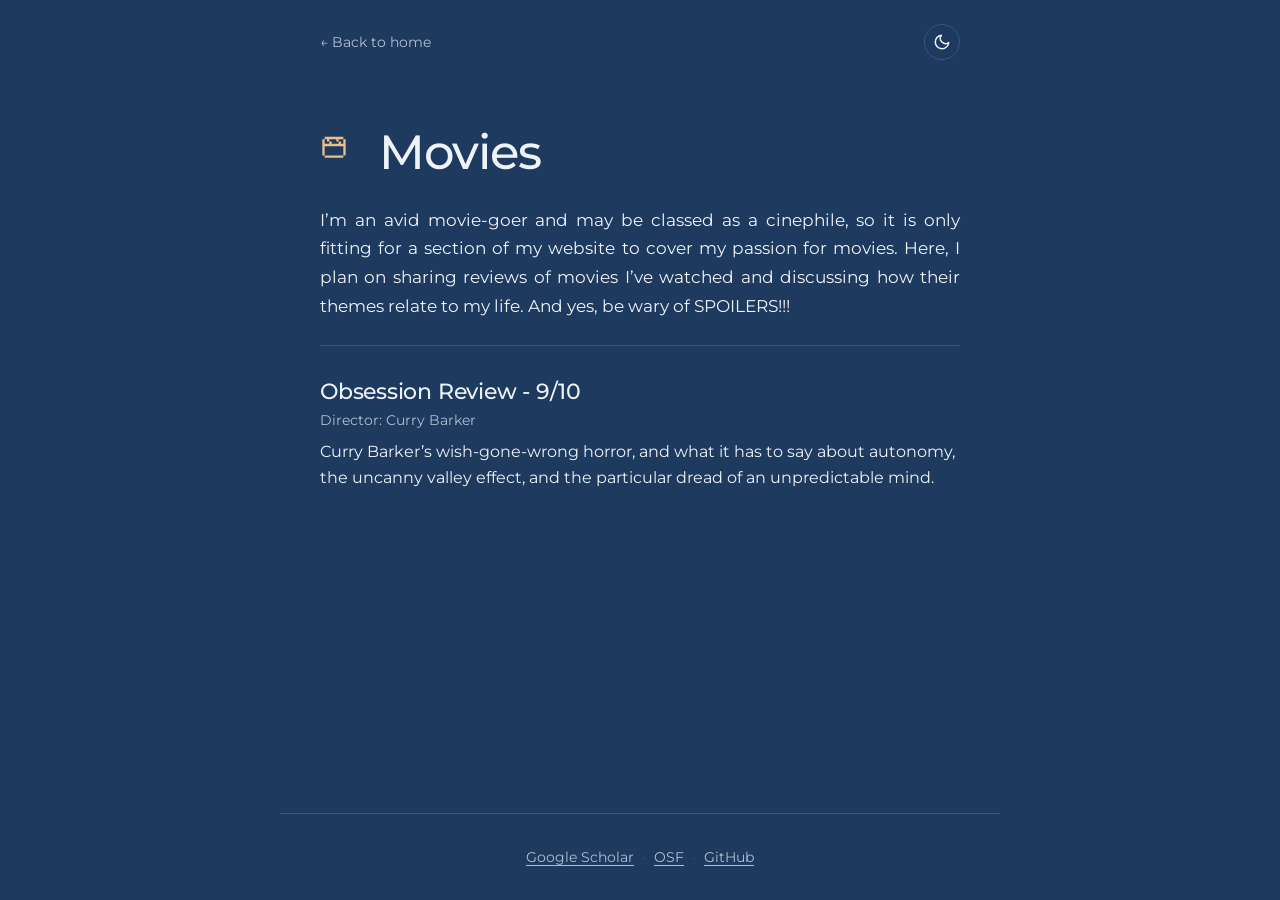
==== movies.html @ 21d93e47 "Add Movies section with first review (Obsession 2026) New movies index + Obsession review page with " ====
<!DOCTYPE html>
<html lang="en">
<head>
    <meta charset="UTF-8">
    <meta name="viewport" content="width=device-width, initial-scale=1.0">

    <title>Movies — Dylan Mercury Cooper</title>
    <meta name="description" content="Reviews and think-pieces on films by Dylan Mercury Cooper.">

    <meta property="og:type" content="article">
    <meta property="og:title" content="Movies — Dylan Mercury Cooper">
    <meta property="og:description" content="Reviews and think-pieces on films by Dylan Mercury Cooper.">
    <meta property="og:url" content="https://dylanmercurycooper.github.io/movies.html">

    <link rel="icon" href="assets/images/favicon.svg" type="image/svg+xml">

    <link rel="preconnect" href="https://fonts.googleapis.com">
    <link rel="preconnect" href="https://fonts.gstatic.com" crossorigin>
    <link rel="stylesheet" href="https://fonts.googleapis.com/css2?family=Montserrat:ital,wght@0,400;0,500;0,600;0,700;1,400&display=swap">

    <link rel="stylesheet" href="styles.css">

    <script>
        (function () {
            const stored = localStorage.getItem('theme');
            const systemDark = window.matchMedia('(prefers-color-scheme: dark)').matches;
            const theme = stored || (systemDark ? 'dark' : 'light');
            document.documentElement.setAttribute('data-theme', theme);
        })();
    </script>
</head>
<body>
    <header class="site-header">
        <a href="index.html" class="back-link">← Back to home</a>
        <button id="theme-toggle" class="theme-toggle" aria-label="Toggle dark mode" type="button">
            <!-- Icon set by JS -->
        </button>
    </header>

    <main class="container">
        <section class="page-intro">
            <h1>
                <svg class="heading-icon" xmlns="http://www.w3.org/2000/svg" viewBox="0 0 24 24" aria-hidden="true"><path fill="currentColor" d="M4 3h16v2H4zm0 6h16v2H4zM2 5h2v14H2zm18 0h2v14h-2zM4 19h16v2H4zM18 7h-2v2h2zm-8 0H8v2h2zm6-2h-2v2h2zM8 5H6v2h2z"/></svg>
                Movies
            </h1>
            <p>I&rsquo;m an avid movie-goer and may be classed as a cinephile, so it is only fitting for a section of my website to cover my passion for movies. Here, I plan on sharing reviews of movies I&rsquo;ve watched and discussing how their themes relate to my life. And yes, be wary of SPOILERS!!!</p>
        </section>

        <section class="movies-list" aria-label="Movie pieces">
            <!--
            To add a new piece, copy the <article> block below and update:
              - the href to point at the new piece's HTML file (e.g., movies/parasite.html)
              - the title and year
              - the date and type (review / think-piece)
              - the teaser line

            <article class="movie-entry">
                <h2><a href="movies/movie-title.html">Movie Title (Year)</a></h2>
                <p class="movie-meta">Written YYYY-MM-DD &middot; review</p>
                <p class="movie-teaser">One-line teaser about the piece.</p>
            </article>
            -->

            <article class="movie-entry">
                <h2><a href="movies/obsession.html">Obsession Review - 9/10</a></h2>
                <p class="movie-meta">Director: Curry Barker</p>
                <p class="movie-teaser">Curry Barker&rsquo;s wish-gone-wrong horror, and what it has to say about autonomy, the uncanny valley effect, and the particular dread of an unpredictable mind.</p>
            </article>
        </section>
    </main>

    <footer class="site-footer">
        <p class="footer-links">
            <a href="https://scholar.google.com/citations?user=gKkSlZQAAAAJ&amp;hl=en" target="_blank" rel="noopener noreferrer">Google Scholar</a>
            <span class="footer-divider" aria-hidden="true">&middot;</span>
            <a href="https://osf.io/c2bzq/" target="_blank" rel="noopener noreferrer">OSF</a>
            <span class="footer-divider" aria-hidden="true">&middot;</span>
            <a href="https://github.com/dylanmercurycooper" target="_blank" rel="noopener noreferrer">GitHub</a>
        </p>
    </footer>

    <script src="script.js"></script>
</body>
</html>
---- styles.css ----
/* ============================================================
   Personal website — Dylan Mercury Cooper
   styles.css

   Sections:
     1. Custom properties (design tokens for both themes)
     2. Reset / base styles
     3. Typography
     4. Layout container
     5. Site header (back link + theme toggle)
     6. Site footer
     7. Accessibility (reduced motion, focus styles)
   ============================================================ */


/* 1. Custom properties (design tokens)
   ------------------------------------------------------------ */

/* Light theme — default values */
:root {
    /* Colours */
    --bg: #1f3a5f;
    --bg-alt: #284670;
    --text: #eef3f8;
    --text-muted: #aebfd2;
    --accent: #e9c08a;
    --border: #3a5680;

    /* Typography */
    --font-serif: 'Montserrat', system-ui, -apple-system, BlinkMacSystemFont, sans-serif;
    --font-sans: 'Montserrat', system-ui, -apple-system, BlinkMacSystemFont, sans-serif;

    /* Type scale (fluid: scales between min and max based on viewport) */
    --type-h1: clamp(1.75rem, 4vw + 0.5rem, 3rem);
    --type-h2: clamp(1.4rem, 2vw + 0.8rem, 2rem);
    --type-h3: clamp(1.15rem, 1vw + 0.9rem, 1.4rem);
    --type-body: 1rem;
    --type-small: 0.875rem;

    /* Spacing scale */
    --space-1: 0.25rem;
    --space-2: 0.5rem;
    --space-3: 1rem;
    --space-4: 1.5rem;
    --space-5: 2rem;
    --space-6: 3rem;
    --space-7: 4rem;
    --space-8: 6rem;

    /* Layout */
    --container-max: 720px;
    --container-pad: clamp(1.25rem, 4vw, 2.5rem);

    /* Misc */
    --radius: 6px;
    --transition: 200ms ease-out;
    --shadow-hover: 0 6px 18px rgba(0, 0, 0, 0.08);
}

/* Dark theme — overrides only the colour tokens */
[data-theme="dark"] {
    --bg: #081120;
    --bg-alt: #121d31;
    --text: #e6edf5;
    --text-muted: #9fb0c6;
    --accent: #e9c08a;
    --border: #1d2b42;
    --shadow-hover: 0 6px 18px rgba(0, 0, 0, 0.4);
}


/* 2. Reset / base styles
   ------------------------------------------------------------ */

*,
*::before,
*::after {
    box-sizing: border-box;
}

html {
    -webkit-text-size-adjust: 100%;
}

body {
    margin: 0;
    min-height: 100vh;
    display: flex;
    flex-direction: column;
    background-color: var(--bg);
    color: var(--text);
    font-family: var(--font-sans);
    font-size: var(--type-body);
    line-height: 1.6;
    -webkit-font-smoothing: antialiased;
    -moz-osx-font-smoothing: grayscale;
    text-rendering: optimizeLegibility;
    transition: background-color var(--transition), color var(--transition);
}

a {
    color: var(--accent);
    text-decoration: underline;
    text-decoration-thickness: 1px;
    text-underline-offset: 3px;
    transition: color var(--transition);
}

a:hover {
    color: var(--text);
}

button {
    font-family: inherit;
    color: inherit;
}


/* 3. Typography
   ------------------------------------------------------------ */

h1, h2, h3, h4 {
    font-family: var(--font-serif);
    font-weight: 500;
    line-height: 1.2;
    color: var(--text);
    margin: 0 0 var(--space-3);
}

h1 {
    font-size: var(--type-h1);
    letter-spacing: -0.02em;
    white-space: nowrap;
}

h2 {
    font-size: var(--type-h2);
    letter-spacing: -0.01em;
}

h3 {
    font-size: var(--type-h3);
}

p {
    margin: 0 0 var(--space-3);
}


/* 4. Layout container
   ------------------------------------------------------------ */

.container {
    flex: 1;
    width: 100%;
    max-width: var(--container-max);
    margin: 0 auto;
    padding: var(--space-7) var(--container-pad) var(--space-6);
}


/* 5. Site header
   ------------------------------------------------------------ */

.site-header {
    width: 100%;
    max-width: var(--container-max);
    margin: 0 auto;
    padding: var(--space-4) var(--container-pad) 0;
    display: flex;
    justify-content: flex-end;
    align-items: center;
    gap: var(--space-3);
}

.back-link {
    margin-right: auto;
    font-size: var(--type-small);
    color: var(--text-muted);
    text-decoration: none;
}

.back-link:hover {
    color: var(--text);
}

.theme-toggle {
    background: transparent;
    border: 1px solid var(--border);
    color: var(--text);
    width: 36px;
    height: 36px;
    border-radius: 50%;
    display: inline-flex;
    align-items: center;
    justify-content: center;
    cursor: pointer;
    transition: background-color var(--transition), border-color var(--transition);
    padding: 0;
}

.theme-toggle:hover {
    background-color: var(--bg-alt);
    border-color: var(--text-muted);
}

.theme-toggle svg {
    width: 18px;
    height: 18px;
}


/* 6. Site footer
   ------------------------------------------------------------ */

.site-footer {
    width: 100%;
    max-width: var(--container-max);
    margin: 0 auto;
    padding: var(--space-5) var(--container-pad);
    color: var(--text-muted);
    font-size: var(--type-small);
    border-top: 1px solid var(--border);
}

.site-footer a {
    color: var(--text-muted);
}

.site-footer a:hover {
    color: var(--text);
}


/* 7. Hero (home page)
   ------------------------------------------------------------ */

.hero {
    margin-bottom: var(--space-7);
}

.hero-microline {
    font-size: 1rem;
    color: var(--text-muted);
    margin: 0 0 var(--space-2);
}

.hero h1 {
    margin-top: 0;
    margin-bottom: var(--space-4);
}

.hero-bio {
    font-size: 1.0625rem;
    line-height: 1.7;
    color: var(--text);
    max-width: 60ch;
    margin: 0;
    text-align: justify;
}


/* 8. Featured grid (cards)
   ------------------------------------------------------------ */

.featured-grid {
    display: grid;
    grid-template-columns: repeat(2, 1fr);
    gap: var(--space-3);
    margin-bottom: var(--space-7);
}

@media (max-width: 720px) {
    .featured-grid {
        grid-template-columns: 1fr;
    }
}

.card {
    display: flex;
    flex-direction: column;
    padding: var(--space-4);
    background-color: var(--bg-alt);
    border-radius: var(--radius);
    text-decoration: none;
    color: var(--text);
    transition:
        background-color var(--transition),
        transform var(--transition),
        box-shadow var(--transition);
}

.card:hover {
    background-color: var(--border);
    color: var(--text);
    transform: translateY(-3px);
    box-shadow: var(--shadow-hover);
}

.card-label {
    font-size: var(--type-small);
    color: var(--text-muted);
    margin-bottom: var(--space-2);
    letter-spacing: 0.01em;
}

.card-title {
    font-family: var(--font-serif);
    font-size: 1.25rem;
    font-weight: 500;
    margin: 0 0 var(--space-2);
    display: flex;
    align-items: center;
    gap: var(--space-2);
    color: var(--text);
}

.card-icon {
    flex-shrink: 0;
    width: 18px;
    height: 18px;
    color: var(--accent);
    transform: translateY(-0.1em);
}

.card-title-text {
    flex: 1;
}

.card-arrow {
    flex-shrink: 0;
    font-size: 0.95em;
    color: var(--text-muted);
    font-weight: 400;
}

/* Pixel-art icons next to section headings */
.heading-icon {
    display: inline-block;
    vertical-align: middle;
    margin-right: 0.4em;
    color: var(--accent);
    /* Larger upward nudge so the icon visually centres with cap-height,
       not the descender-inclusive line-box centre */
    transform: translateY(-0.18em);
}

h1 .heading-icon {
    width: 28px;
    height: 28px;
}

h2 .heading-icon {
    width: 20px;
    height: 20px;
}

.card-description {
    font-size: var(--type-small);
    color: var(--text-muted);
    line-height: 1.5;
    margin: 0;
}


/* 9. Contact section
   ------------------------------------------------------------ */

.contact {
    margin-bottom: var(--space-7);
}

.contact h2 {
    font-size: var(--type-h3);
    margin-bottom: var(--space-3);
}

.contact p {
    margin: 0;
}

.contact-email-btn {
    display: inline-flex;
    align-items: center;
    justify-content: center;
    padding: var(--space-2) var(--space-5);
    background: transparent;
    border: 1px solid var(--accent);
    border-radius: var(--radius);
    color: var(--accent);
    font-family: var(--font-sans);
    font-size: 0.9375rem;
    font-weight: 500;
    letter-spacing: 0.01em;
    cursor: pointer;
    transition:
        background-color var(--transition),
        color var(--transition),
        transform var(--transition),
        box-shadow var(--transition);
}

.contact-email-btn:hover {
    background-color: var(--accent);
    color: var(--bg);
    transform: translateY(-2px);
    box-shadow: var(--shadow-hover);
}

.contact-secondary {
    margin-top: var(--space-3) !important;
    font-size: var(--type-small);
    color: var(--text-muted);
}

.contact-secondary a {
    color: var(--text-muted);
}

.contact-secondary a:hover {
    color: var(--text);
}


/* 10. Page intro (research-directions, music)
   ------------------------------------------------------------ */

.page-intro {
    margin-bottom: var(--space-5);
    padding-bottom: var(--space-4);
    border-bottom: 1px solid var(--border);
}

.page-intro h1 {
    margin: 0 0 var(--space-4);
}

.page-intro p {
    font-size: 1.0625rem;
    line-height: 1.7;
    color: var(--text);
    max-width: 60ch;
    margin: 0;
    text-align: justify;
}


/* 11. Research question list
   ------------------------------------------------------------ */

.research-list {
    margin-bottom: var(--space-7);
}

.question {
    margin-bottom: var(--space-6);
}

.question:last-child {
    margin-bottom: 0;
}

.question h2 {
    font-size: clamp(1.2rem, 1.5vw + 0.8rem, 1.5rem);
    line-height: 1.3;
    margin: 0 0 var(--space-3);
}

.question p {
    line-height: 1.7;
    color: var(--text);
    max-width: 65ch;
    margin: 0;
    text-align: justify;
}

.question .context-pending {
    color: var(--text-muted);
    font-style: italic;
    text-align: left;
}


/* 12. Music page — scoring videos and track list
   ------------------------------------------------------------ */

.scoring-work {
    margin-bottom: var(--space-7);
}

.scoring-work h2,
.track-list h2 {
    font-size: var(--type-h3);
    margin-bottom: var(--space-4);
}

.scoring-intro {
    font-size: 1rem;
    line-height: 1.6;
    color: var(--text);
    max-width: 60ch;
    margin: 0 0 var(--space-5);
    text-align: justify;
}

.video-embed {
    margin: 0 0 var(--space-5);
    padding: 0;
    max-width: 60ch;
}

.video-embed:last-child {
    margin-bottom: 0;
}

.youtube-thumbnail {
    position: relative;
    display: block;
    width: 100%;
    aspect-ratio: 16 / 9;
    padding: 0;
    border: none;
    background: var(--bg-alt);
    border-radius: var(--radius);
    overflow: hidden;
    cursor: pointer;
    text-decoration: none;
}

.youtube-thumbnail img {
    width: 100%;
    height: 100%;
    object-fit: cover;
    display: block;
    transition: opacity var(--transition);
}

.youtube-thumbnail:hover img {
    opacity: 0.85;
}

.play-icon {
    position: absolute;
    inset: 0;
    display: flex;
    align-items: center;
    justify-content: center;
    pointer-events: none;
}

.play-icon svg {
    width: 68px;
    height: 48px;
    transition: transform var(--transition);
}

.youtube-thumbnail:hover .play-icon svg {
    transform: scale(1.05);
}

/* Once the iframe replaces the thumbnail, give it the same shape */
.scoring-work iframe {
    width: 100%;
    aspect-ratio: 16 / 9;
    border: none;
    border-radius: var(--radius);
    display: block;
}

.video-embed figcaption {
    margin-top: var(--space-2);
    font-size: var(--type-small);
    color: var(--text-muted);
}

.track-list {
    margin-bottom: var(--space-6);
}

.genre-group {
    margin-bottom: var(--space-5);
}

.genre-group:last-of-type {
    margin-bottom: var(--space-4);
}

.genre-heading {
    font-family: var(--font-serif);
    font-size: 1.125rem;
    font-weight: 500;
    color: var(--text-muted);
    margin: 0 0 var(--space-3);
    letter-spacing: 0.02em;
}

.track {
    margin-bottom: var(--space-4);
}

.track:last-child {
    margin-bottom: 0;
}

.track-title {
    font-family: var(--font-sans);
    font-size: 1rem;
    font-weight: 500;
    margin: 0 0 var(--space-2);
}

.track-list-note {
    margin-top: var(--space-5);
    font-size: var(--type-small);
    color: var(--text-muted);
    line-height: 1.6;
    padding: var(--space-3);
    background-color: var(--bg-alt);
    border-radius: var(--radius);
}

.track-list-note code {
    font-family: ui-monospace, SFMono-Regular, Menlo, monospace;
    font-size: 0.85em;
    background-color: var(--bg);
    padding: 1px 4px;
    border-radius: 3px;
}

/* Bandcamp embeds */
.bandcamp-tracks {
    margin-bottom: var(--space-6);
}

.bandcamp-tracks h2 {
    font-size: var(--type-h3);
    margin-bottom: var(--space-4);
}

.bandcamp-track {
    margin: 0 0 var(--space-5);
    padding: 0;
}

.bandcamp-track:last-child {
    margin-bottom: 0;
}

.bandcamp-track iframe {
    display: block;
    border-radius: var(--radius);
}

.bandcamp-caption {
    margin-top: var(--space-3);
    font-size: 1rem;
    line-height: 1.6;
    color: var(--text);
    max-width: 60ch;
    text-align: justify;
}

.instagram-section {
    margin-bottom: var(--space-6);
}

.instagram-section h2 {
    font-size: var(--type-h3);
    margin-bottom: var(--space-4);
}

.instagram-embed {
    margin-bottom: var(--space-3);
}

.instagram-embed iframe {
    display: block;
    border-radius: var(--radius);
    background: var(--bg-alt);
}

.instagram-more {
    margin: 0;
    font-size: var(--type-small);
}

.instagram-more a {
    color: var(--text-muted);
}

.instagram-more a:hover {
    color: var(--text);
}


/* Custom audio player
   ------------------------------------------------------------
   Generated by JS (class AudioPlayer) for each <audio class="audio-player">.
   Layout: play button | progress bar | time | mute | volume slider
*/

.custom-audio {
    display: flex;
    align-items: center;
    gap: var(--space-3);
    padding: var(--space-2) var(--space-3);
    background: var(--bg-alt);
    border-radius: var(--radius);
}

.custom-audio-play {
    flex-shrink: 0;
    width: 36px;
    height: 36px;
    padding: 0;
    border-radius: 50%;
    border: 1px solid var(--border);
    background: var(--bg);
    color: var(--text);
    display: inline-flex;
    align-items: center;
    justify-content: center;
    cursor: pointer;
    transition: background-color var(--transition), color var(--transition), border-color var(--transition);
}

.custom-audio-play:hover {
    background: var(--text);
    color: var(--bg);
    border-color: var(--text);
}

.custom-audio-play svg {
    width: 14px;
    height: 14px;
    /* Slight nudge so play triangle looks centred */
    margin-left: 1px;
}

.custom-audio-play[data-state="playing"] svg {
    margin-left: 0;
}

/* Progress bar */
.custom-audio-progress {
    flex: 1;
    min-width: 0;
    -webkit-appearance: none;
    appearance: none;
    height: 4px;
    background: var(--border);
    border-radius: 2px;
    cursor: pointer;
    margin: 0;
    padding: 0;
}

.custom-audio-progress::-webkit-slider-thumb {
    -webkit-appearance: none;
    appearance: none;
    width: 14px;
    height: 14px;
    background: var(--text);
    border-radius: 50%;
    cursor: pointer;
    border: none;
    transition: transform var(--transition);
}

.custom-audio-progress:hover::-webkit-slider-thumb {
    transform: scale(1.15);
}

.custom-audio-progress::-moz-range-thumb {
    width: 14px;
    height: 14px;
    background: var(--text);
    border-radius: 50%;
    cursor: pointer;
    border: none;
}

/* Time display */
.custom-audio-time {
    flex-shrink: 0;
    font-size: var(--type-small);
    color: var(--text-muted);
    font-variant-numeric: tabular-nums;
    white-space: nowrap;
    font-family: ui-monospace, SFMono-Regular, Menlo, monospace;
}

/* Mute button */
.custom-audio-volume-btn {
    flex-shrink: 0;
    width: 28px;
    height: 28px;
    padding: 0;
    border: none;
    background: transparent;
    color: var(--text-muted);
    cursor: pointer;
    display: inline-flex;
    align-items: center;
    justify-content: center;
    transition: color var(--transition);
}

.custom-audio-volume-btn:hover {
    color: var(--text);
}

.custom-audio-volume-btn svg {
    width: 16px;
    height: 16px;
}

/* Volume slider */
.custom-audio-volume {
    flex-shrink: 0;
    width: 60px;
    -webkit-appearance: none;
    appearance: none;
    height: 4px;
    background: var(--border);
    border-radius: 2px;
    cursor: pointer;
    margin: 0;
    padding: 0;
}

.custom-audio-volume::-webkit-slider-thumb {
    -webkit-appearance: none;
    appearance: none;
    width: 12px;
    height: 12px;
    background: var(--text-muted);
    border-radius: 50%;
    cursor: pointer;
    border: none;
}

.custom-audio-volume::-moz-range-thumb {
    width: 12px;
    height: 12px;
    background: var(--text-muted);
    border-radius: 50%;
    cursor: pointer;
    border: none;
}

/* Focus styles for keyboard accessibility */
.custom-audio-play:focus-visible,
.custom-audio-volume-btn:focus-visible {
    outline: 2px solid var(--accent);
    outline-offset: 2px;
}

.custom-audio-progress:focus-visible,
.custom-audio-volume:focus-visible {
    outline: 2px solid var(--accent);
    outline-offset: 4px;
    border-radius: 2px;
}

/* Mobile — let the volume slider wrap if space is tight */
@media (max-width: 540px) {
    .custom-audio {
        flex-wrap: wrap;
        gap: var(--space-2);
    }
    .custom-audio-progress {
        order: 4;
        width: 100%;
        flex-basis: 100%;
    }
}


/* 13. Footer links
   ------------------------------------------------------------ */

.footer-links {
    display: flex;
    justify-content: center;
    gap: var(--space-2);
    align-items: center;
    margin: 0;
}

.footer-divider {
    color: var(--border);
}


/* 11. Accessibility
   ------------------------------------------------------------ */

/* Visible focus ring — applies to keyboard navigation, hidden for mouse clicks */
:focus-visible {
    outline: 2px solid var(--accent);
    outline-offset: 2px;
    border-radius: 2px;
}

/* Respect users who prefer reduced motion — disable transitions */
@media (prefers-reduced-motion: reduce) {
    *,
    *::before,
    *::after {
        transition-duration: 0.01ms !important;
        animation-duration: 0.01ms !important;
        animation-iteration-count: 1 !important;
        scroll-behavior: auto !important;
    }
}


/* 12. Movies — index list + review/think-piece pages
   ------------------------------------------------------------ */

/* --- Index list (movies.html) --- */
.movies-list {
    margin-bottom: var(--space-7);
}

.movie-entry {
    padding: var(--space-4) 0;
    border-bottom: 1px solid var(--border);
}

.movie-entry:first-child {
    padding-top: 0;
}

.movie-entry:last-child {
    border-bottom: none;
}

.movie-entry h2 {
    font-size: var(--type-h3);
    margin: 0 0 var(--space-1);
}

.movie-entry h2 a {
    color: var(--text);
    text-decoration: none;
    transition: color var(--transition);
}

.movie-entry h2 a:hover {
    color: var(--accent);
}

.movie-meta {
    font-size: var(--type-small);
    color: var(--text-muted);
    margin: 0 0 var(--space-2);
}

.movie-teaser {
    line-height: 1.6;
    color: var(--text);
    max-width: 60ch;
    margin: 0;
}

.movies-empty {
    color: var(--text-muted);
    font-style: italic;
}

/* --- Review / think-piece page --- */
.movie-piece {
    margin-bottom: var(--space-7);
}

.movie-piece-header {
    display: flex;
    gap: var(--space-5);
    align-items: flex-start;
    margin-bottom: var(--space-5);
    padding-bottom: var(--space-4);
    border-bottom: 1px solid var(--border);
}

.movie-cover {
    flex-shrink: 0;
    width: 200px;
    height: auto;
    border-radius: var(--radius);
    box-shadow: var(--shadow-hover);
}

.movie-piece-headline {
    display: flex;
    flex-direction: column;
}

.movie-piece-kicker {
    font-size: var(--type-small);
    text-transform: uppercase;
    letter-spacing: 0.08em;
    color: var(--accent);
    margin: 0 0 var(--space-2);
}

/* The date sits beside the "Review" label but in muted grey, so it
   reads clearly as when the review was written — not the film. */
.movie-piece-kicker-date {
    color: var(--text-muted);
}

.movie-piece-headline h1 {
    /* Slightly smaller than a normal page h1 so "Obsession — 9/10"
       sits comfortably on one line next to the rating. */
    font-size: clamp(1.5rem, 3vw + 0.6rem, 2.25rem);
    /* Optical nudge: the round capital "O" carries more built-in
       left side-bearing than the flat-left letters above and below,
       so it reads as slightly indented. Pull it back a hair to align. */
    text-indent: -0.04em;
    margin: 0 0 var(--space-2);
}

/* Title links out to IMDb but still reads as a heading: inherits the
   heading colour with a faint underline, turning gold on hover. */
.movie-piece-headline h1 a {
    color: inherit;
    text-decoration: underline;
    text-decoration-color: var(--text-muted);
    text-decoration-thickness: 1px;
    text-underline-offset: 4px;
    transition: color var(--transition), text-decoration-color var(--transition);
}

.movie-piece-headline h1 a:hover {
    color: var(--accent);
    text-decoration-color: var(--accent);
}

.movie-piece-meta {
    font-size: var(--type-small);
    color: var(--text-muted);
    margin: 0;
}

/* Rating sits inline in the heading: "— 9/10". The score is larger
   than the "/10", mirroring the original badge. */
.movie-rating {
    font-weight: 700;
    white-space: nowrap;
}

.movie-rating-sep {
    color: var(--text-muted);
    font-weight: 500;
    font-size: 0.65em;
}

.movie-rating-score {
    color: var(--accent);
    font-size: 0.85em;
}

.movie-rating-max {
    color: var(--text-muted);
    font-size: 0.6em;
}

.movie-piece-body p {
    font-size: 1.0625rem;
    line-height: 1.8;
    color: var(--text);
    max-width: 68ch;
    margin: 0 0 var(--space-4);
    text-align: justify;
}

.movie-piece-body p:last-child {
    margin-bottom: 0;
}

.movie-cover-credit {
    margin-top: var(--space-5);
    padding-top: var(--space-4);
    border-top: 1px solid var(--border);
    font-size: var(--type-small);
    color: var(--text-muted);
    font-style: italic;
}

/* Stack the poster above the headline on narrow screens */
@media (max-width: 560px) {
    .movie-piece-header {
        flex-direction: column;
        align-items: center;
        text-align: center;
    }

    .movie-cover {
        width: 180px;
    }

    .movie-piece-body p {
        text-align: left;
    }
}
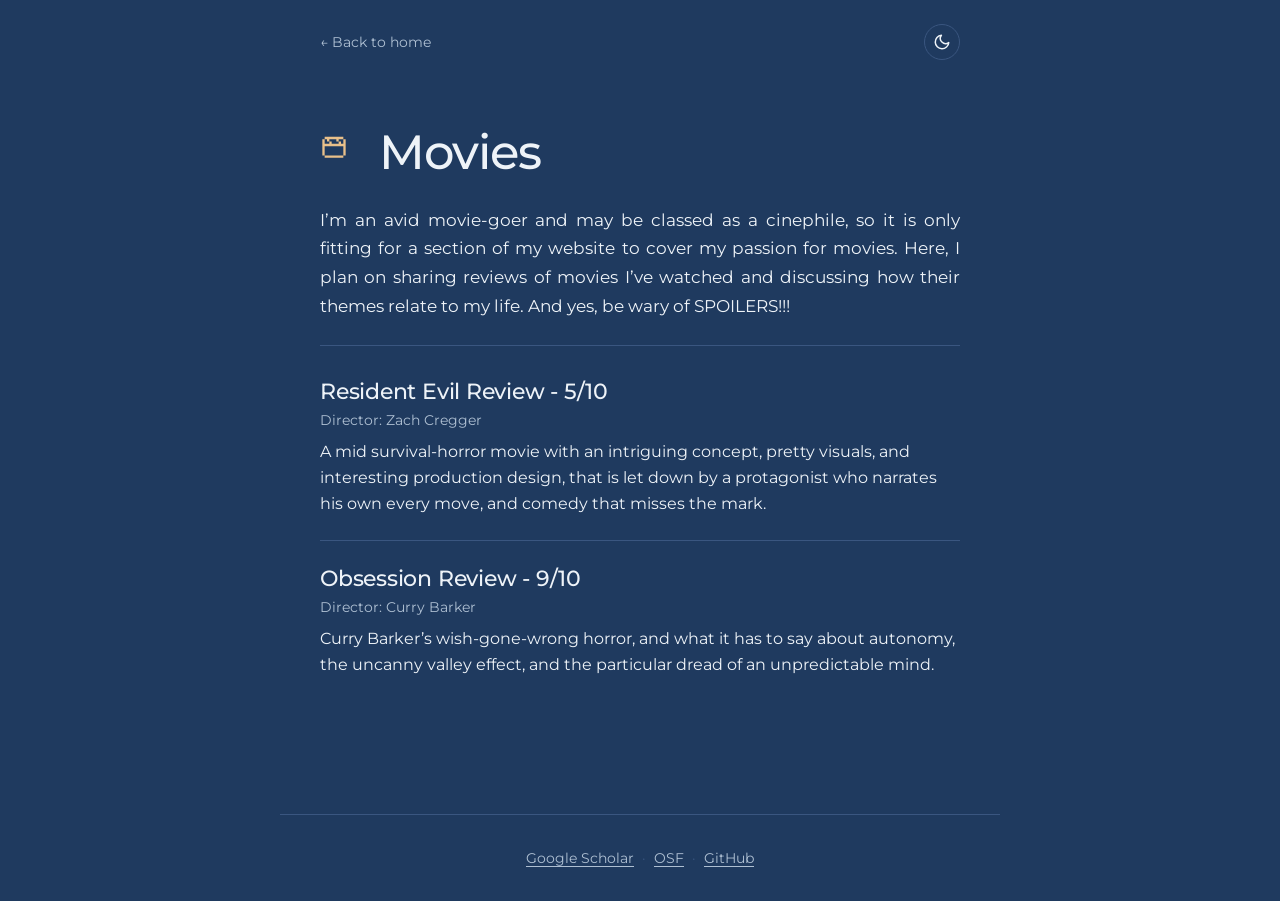
==== commit 167c9541: "Add Resident Evil (2026) review and verify site for Search Console New review page with poster, IMDb" ====
--- a/movies.html
+++ b/movies.html
@@ -11,6 +11,9 @@
     <meta property="og:title" content="Movies — Dylan Mercury Cooper">
     <meta property="og:description" content="Reviews and think-pieces on films by Dylan Mercury Cooper.">
     <meta property="og:url" content="https://dylanmercurycooper.github.io/movies.html">
+
+    <!-- Canonical: the one official address for this page. -->
+    <link rel="canonical" href="https://dylanmercurycooper.github.io/movies.html">
 
     <link rel="icon" href="assets/images/favicon.svg" type="image/svg+xml">
 
@@ -62,6 +65,12 @@
             -->
 
             <article class="movie-entry">
+                <h2><a href="movies/resident-evil.html">Resident Evil Review - 5/10</a></h2>
+                <p class="movie-meta">Director: Zach Cregger</p>
+                <p class="movie-teaser">A mid survival-horror movie with an intriguing concept, pretty visuals, and interesting production design, that is let down by a protagonist who narrates his own every move, and comedy that misses the mark.</p>
+            </article>
+
+            <article class="movie-entry">
                 <h2><a href="movies/obsession.html">Obsession Review - 9/10</a></h2>
                 <p class="movie-meta">Director: Curry Barker</p>
                 <p class="movie-teaser">Curry Barker&rsquo;s wish-gone-wrong horror, and what it has to say about autonomy, the uncanny valley effect, and the particular dread of an unpredictable mind.</p>
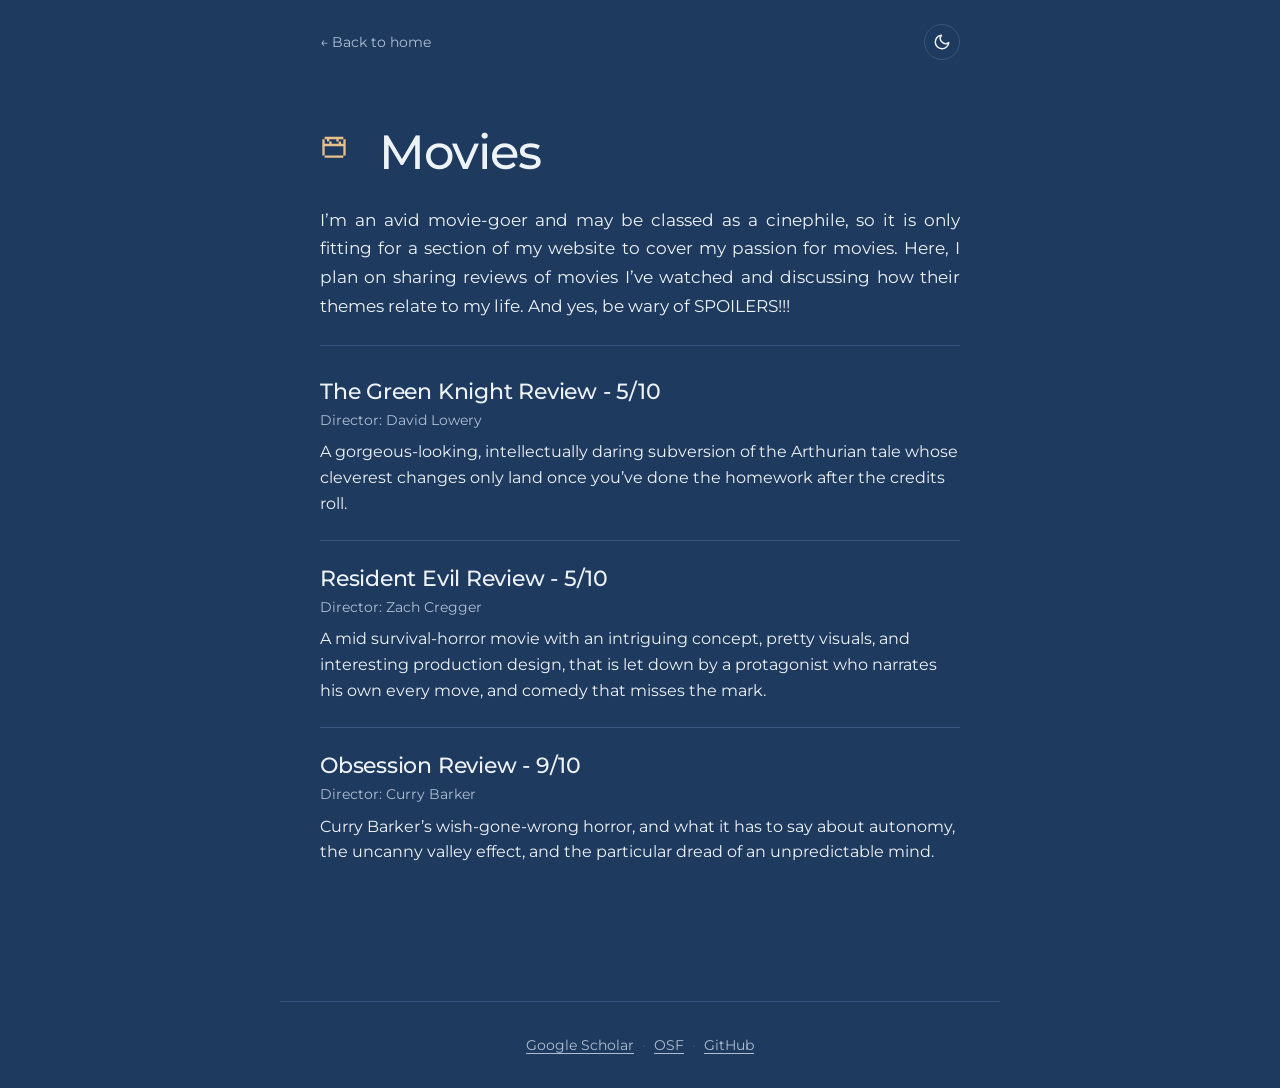
==== commit 818e7791: "Add The Green Knight (2021) review New review page with poster, IMDb link and rating, linked from th" ====
--- a/movies.html
+++ b/movies.html
@@ -65,6 +65,12 @@
             -->
 
             <article class="movie-entry">
+                <h2><a href="movies/the-green-knight.html">The Green Knight Review - 5/10</a></h2>
+                <p class="movie-meta">Director: David Lowery</p>
+                <p class="movie-teaser">A gorgeous-looking, intellectually daring subversion of the Arthurian tale whose cleverest changes only land once you&rsquo;ve done the homework after the credits roll.</p>
+            </article>
+
+            <article class="movie-entry">
                 <h2><a href="movies/resident-evil.html">Resident Evil Review - 5/10</a></h2>
                 <p class="movie-meta">Director: Zach Cregger</p>
                 <p class="movie-teaser">A mid survival-horror movie with an intriguing concept, pretty visuals, and interesting production design, that is let down by a protagonist who narrates his own every move, and comedy that misses the mark.</p>
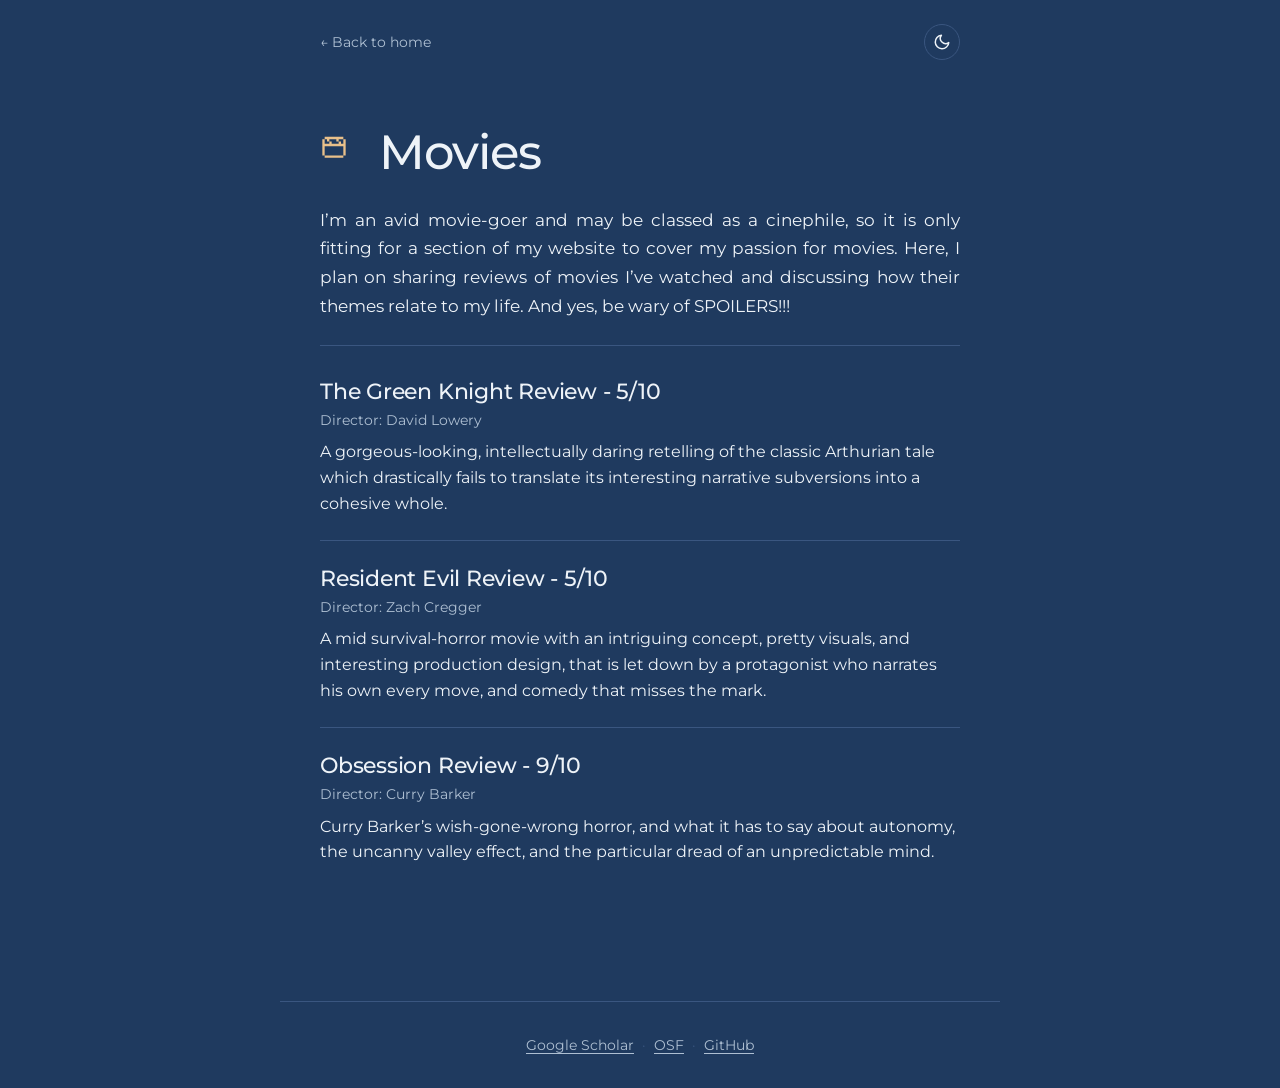
==== commit d1d22df5: "Rewrite Green Knight teaser in my own words" ====
--- a/movies.html
+++ b/movies.html
@@ -67,7 +67,7 @@
             <article class="movie-entry">
                 <h2><a href="movies/the-green-knight.html">The Green Knight Review - 5/10</a></h2>
                 <p class="movie-meta">Director: David Lowery</p>
-                <p class="movie-teaser">A gorgeous-looking, intellectually daring subversion of the Arthurian tale whose cleverest changes only land once you&rsquo;ve done the homework after the credits roll.</p>
+                <p class="movie-teaser">A gorgeous-looking, intellectually daring retelling of the classic Arthurian tale which drastically fails to translate its interesting narrative subversions into a cohesive whole.</p>
             </article>
 
             <article class="movie-entry">
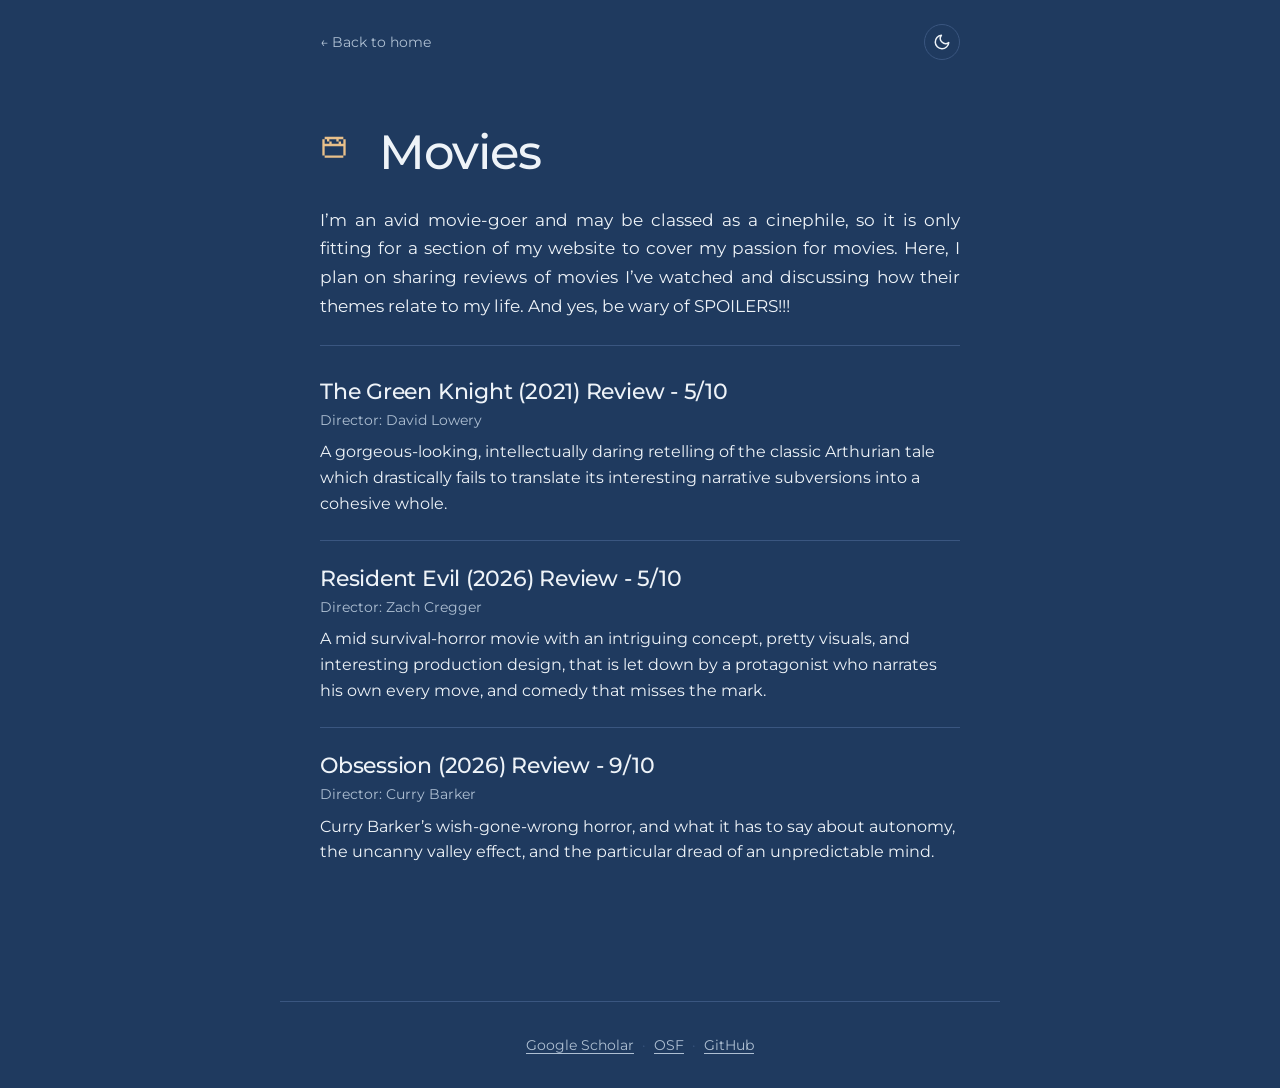
==== commit fb6008c2: "Add drums video carousel to music page; show film years on movies index" ====
--- a/movies.html
+++ b/movies.html
@@ -65,19 +65,19 @@
             -->
 
             <article class="movie-entry">
-                <h2><a href="movies/the-green-knight.html">The Green Knight Review - 5/10</a></h2>
+                <h2><a href="movies/the-green-knight.html">The Green Knight (2021) Review - 5/10</a></h2>
                 <p class="movie-meta">Director: David Lowery</p>
                 <p class="movie-teaser">A gorgeous-looking, intellectually daring retelling of the classic Arthurian tale which drastically fails to translate its interesting narrative subversions into a cohesive whole.</p>
             </article>
 
             <article class="movie-entry">
-                <h2><a href="movies/resident-evil.html">Resident Evil Review - 5/10</a></h2>
+                <h2><a href="movies/resident-evil.html">Resident Evil (2026) Review - 5/10</a></h2>
                 <p class="movie-meta">Director: Zach Cregger</p>
                 <p class="movie-teaser">A mid survival-horror movie with an intriguing concept, pretty visuals, and interesting production design, that is let down by a protagonist who narrates his own every move, and comedy that misses the mark.</p>
             </article>
 
             <article class="movie-entry">
-                <h2><a href="movies/obsession.html">Obsession Review - 9/10</a></h2>
+                <h2><a href="movies/obsession.html">Obsession (2026) Review - 9/10</a></h2>
                 <p class="movie-meta">Director: Curry Barker</p>
                 <p class="movie-teaser">Curry Barker&rsquo;s wish-gone-wrong horror, and what it has to say about autonomy, the uncanny valley effect, and the particular dread of an unpredictable mind.</p>
             </article>
--- a/styles.css
+++ b/styles.css
@@ -484,6 +484,207 @@
 /* 12. Music page — scoring videos and track list
    ------------------------------------------------------------ */
 
+/* Drum videos: self-hosted, portrait (phone-shaped) clips */
+.drum-videos {
+    margin-bottom: var(--space-7);          /* same gap below as the Scoring section */
+}
+
+.drum-videos h2 {
+    font-size: var(--type-h3);              /* match the other section headings */
+    margin-bottom: var(--space-4);
+}
+
+/* The carousel: the current clip on the left at full brightness,
+   the next clip peeking in on the right, faded */
+.drum-carousel {
+    container-type: inline-size;            /* lets the parts inside measure the carousel's width ("cqw" units) */
+    --slide-w: min(360px, 78cqw);           /* width of one slide; 78cqw = 78% of the carousel (phones: the next one still peeks in) */
+    --slide-gap: var(--space-4);            /* space between slides */
+    position: relative;                     /* lets the arrows sit on top of the slides */
+}
+
+/* The track: all slides in one long row, wider than the column.
+   "scroll-snap" makes a swipe always come to rest exactly on a slide. */
+.drum-carousel-track {
+    display: flex;                          /* slides in a row */
+    gap: var(--slide-gap);
+    overflow-x: auto;                       /* the row can be scrolled/swiped sideways */
+    scroll-snap-type: x mandatory;          /* always settle on a whole slide */
+    scroll-behavior: smooth;                /* glide, don't jump, when an arrow is clicked */
+    scrollbar-width: none;                  /* hide the scrollbar (Firefox) */
+}
+
+.drum-carousel-track::-webkit-scrollbar {
+    display: none;                          /* hide the scrollbar (Chrome, Safari) */
+}
+
+/* An invisible spacer after the last slide. Without it, the row would
+   run out before the last clip could slide all the way to the left. */
+.drum-carousel-track::after {
+    content: '';
+    flex: 0 0 calc(100% - var(--slide-w) - var(--slide-gap));
+}
+
+.drum-video {
+    position: relative;                     /* lets the big play button sit on top of the video */
+    flex: 0 0 var(--slide-w);               /* every slide is exactly the same width */
+    scroll-snap-align: start;               /* the point a swipe snaps to */
+    margin: 0;
+    padding: 0;
+    transition: opacity var(--transition);
+}
+
+/* Fade every clip except the current one. (Only once script.js has
+   marked which one is current, so without JS nothing is faded.) */
+.drum-carousel.is-ready .drum-video:not(.is-current) {
+    opacity: 0.35;
+    cursor: pointer;                        /* clicking a faded clip brings it forward */
+}
+
+.drum-carousel.is-ready .drum-video:not(.is-current):hover {
+    opacity: 0.5;                           /* brighten a little on hover, as a hint */
+}
+
+/* Caption: your own words under a clip (optional; see mymusic.html).
+   Same look as the captions under the Bandcamp tracks. */
+.drum-video-caption {
+    margin-top: var(--space-3);
+    font-size: 1rem;
+    line-height: 1.6;
+    color: var(--text);
+}
+
+/* Left/right arrows: round, see-through, on the middle of each edge */
+.drum-carousel-arrow {
+    position: absolute;
+    /* Halfway down the VIDEO, not the whole slide, so a caption underneath
+       doesn't push the arrows down. Video height = width × 16/9 (phone shape). */
+    top: calc(var(--slide-w) * 16 / 9 / 2);
+    transform: translateY(-50%);            /* centre the arrow on that line */
+    z-index: 2;                             /* above the video and its play button */
+    display: flex;
+    align-items: center;
+    justify-content: center;
+    width: 36px;
+    height: 36px;
+    padding: 0;
+    border: none;
+    border-radius: 50%;
+    background: rgba(0, 0, 0, 0.55);
+    color: #fff;
+    cursor: pointer;
+    transition: opacity var(--transition), background var(--transition);
+}
+
+.drum-carousel-arrow svg {
+    width: 20px;
+    height: 20px;
+}
+
+.drum-carousel-arrow:hover {
+    background: rgba(0, 0, 0, 0.75);
+}
+
+.drum-carousel-arrow:focus-visible {
+    outline: 2px solid var(--accent);       /* visible ring for keyboard users */
+    outline-offset: 2px;
+}
+
+/* Both arrows sit on the current (bright) clip: one at its left edge,
+   one at its right edge, not out over the faded clip */
+.drum-carousel-prev { left: var(--space-2); }
+.drum-carousel-next { left: calc(var(--slide-w) - 36px - var(--space-2)); }
+
+/* On the first slide there's no "previous"; on the last, no "next" */
+.drum-carousel-arrow:disabled {
+    opacity: 0;
+    pointer-events: none;
+}
+
+/* The dots underneath: one per slide, the current one highlighted */
+.drum-carousel-dots {
+    max-width: var(--slide-w);              /* centred under the current clip, not the whole row */
+    display: flex;
+    justify-content: center;
+    gap: var(--space-2);
+    margin-top: var(--space-3);
+}
+
+.drum-carousel-dot {
+    width: 8px;
+    height: 8px;
+    padding: 0;
+    border: none;
+    border-radius: 50%;
+    background: var(--text-muted);
+    opacity: 0.4;                           /* faded = not the current slide */
+    cursor: pointer;
+    transition: opacity var(--transition), background var(--transition);
+}
+
+.drum-carousel-dot[aria-current="true"] {
+    background: var(--accent);              /* the current slide's dot */
+    opacity: 1;
+}
+
+/* Big round play button in the middle of the video.
+   The button covers the whole video, so clicking anywhere on it plays;
+   the round icon is just the visual cue in the centre. */
+.drum-video-play {
+    position: absolute;
+    inset: 0;                               /* stretch over the whole video */
+    display: flex;
+    align-items: center;
+    justify-content: center;
+    padding: 0;
+    border: none;
+    background: transparent;
+    cursor: pointer;
+    border-radius: var(--radius);
+}
+
+.drum-video-play[hidden] {
+    display: none;                          /* hidden once the video is playing */
+}
+
+.drum-video-play-icon {
+    display: flex;
+    align-items: center;
+    justify-content: center;
+    width: 64px;
+    height: 64px;
+    border-radius: 50%;                     /* a circle */
+    background: rgba(0, 0, 0, 0.55);        /* see-through dark, readable on any poster */
+    color: #fff;
+    transition: transform var(--transition), background var(--transition);
+}
+
+.drum-video-play-icon svg {
+    width: 28px;
+    height: 28px;
+    margin-left: 4px;                       /* nudge the triangle so it looks centred */
+}
+
+.drum-video-play:hover .drum-video-play-icon,
+.drum-video-play:focus-visible .drum-video-play-icon {
+    transform: scale(1.08);                 /* grow slightly on hover, like the YouTube thumbnails */
+    background: rgba(0, 0, 0, 0.7);
+}
+
+.drum-video-play:focus-visible {
+    outline: 2px solid var(--accent);       /* visible ring for keyboard users */
+    outline-offset: 2px;
+}
+
+.drum-video video {
+    display: block;
+    width: 100%;                            /* fill the figure's width... */
+    aspect-ratio: 9 / 16;                   /* ...and keep the tall phone shape, even before loading */
+    object-fit: cover;
+    background: var(--bg-alt);              /* placeholder colour if the poster hasn't loaded */
+    border-radius: var(--radius);           /* rounded corners, like the YouTube thumbnails */
+}
+
 .scoring-work {
     margin-bottom: var(--space-7);
 }
